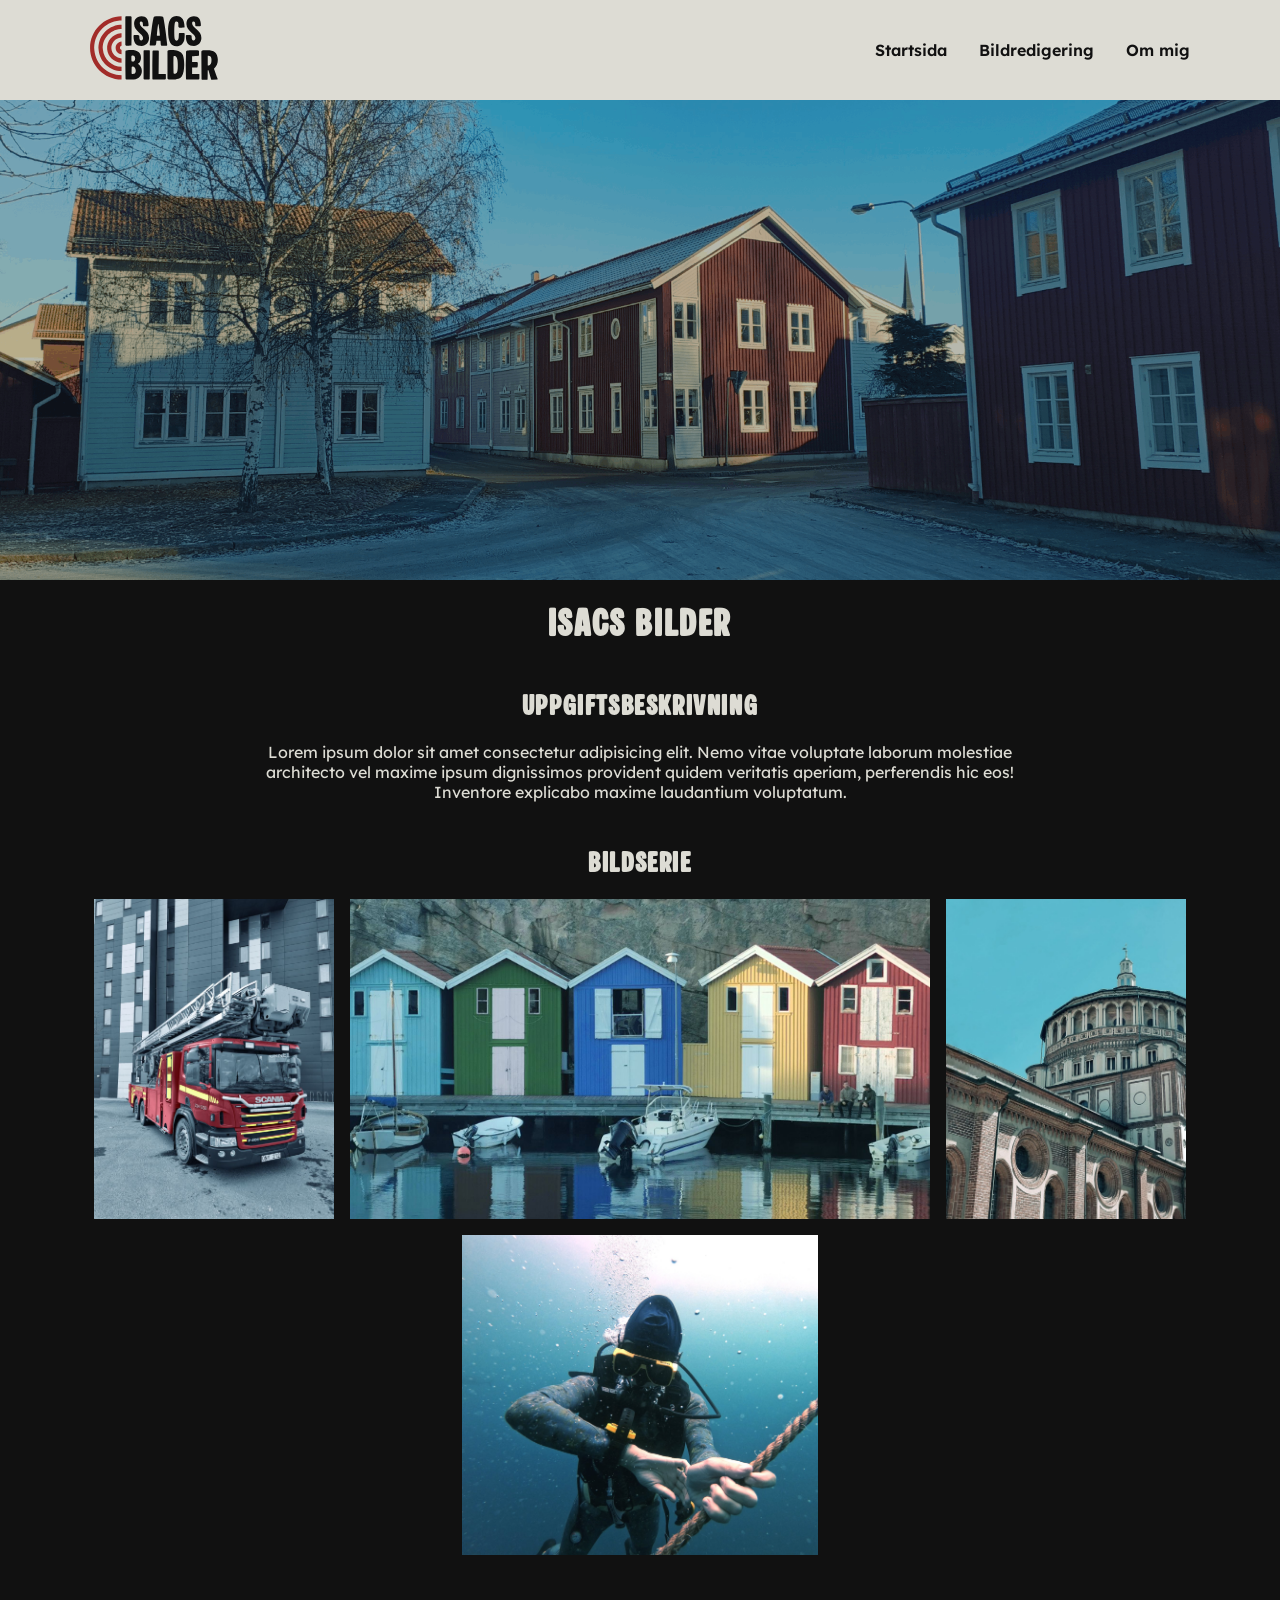
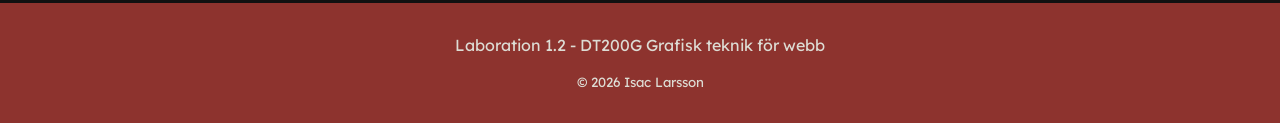
==== index.html @ 44668ef5 "Bytte ut några av bilderna" ====
<!DOCTYPE html>
<html lang="sv">

<head>
    <meta charset="UTF-8">
    <meta name="viewport" content="width=device-width, initial-scale=1.0">
    <title>Isacs bilder</title>

    <!-- Typsnitt -->
    <link rel="preconnect" href="https://fonts.googleapis.com">
    <link rel="preconnect" href="https://fonts.gstatic.com" crossorigin>
    <link href="https://fonts.googleapis.com/css2?family=Lexend:wght@100..900&display=swap" rel="stylesheet">

    <!-- CSS -->
    <link rel="stylesheet" href="css/style.css">
</head>

<body>
    <!-- Sidhuvud med navigation -->
    <header>

        <!-- Logga och menyknapp -->
        <div class="logo-button-container">
            <a class="logo-link" href="index.html"><img class="logo" src="images/logo.svg"
                    alt="Isacs bilder. Leder till startsidan."></a>
            <button id="menu-button"><img class="menu-icon" src="images/menu.svg" alt="Öppna meny"></button>
        </div>

        <!--  Navigationsmeny -->
        <nav class="open">
            <ul>
                <li><a href="index.html">Startsida</a></li>
                <li><a href="image-editing.html">Bildredigering</a></li>
                <li><a href="about.html">Om mig</a></li>
            </ul>
        </nav>
    </header>

    <!--  Huvudinnehåll -->
    <main>
        <img class="hero-image" src="images/header.png"
            alt="Röda, rosa och ljusblåa trähus med vita detaljer vid en vägkorsning. Marken och hustaken är täckta av frost.">

        <h1>Isacs bilder</h1>

        <!--  Uppgiftsbeskrivning -->
        <section>
            <h2>Uppgiftsbeskrivning</h2>
            <p>Lorem ipsum dolor sit amet consectetur adipisicing elit. Nemo vitae voluptate laborum molestiae
                architecto
                vel maxime ipsum dignissimos provident quidem veritatis aperiam, perferendis hic eos! Inventore
                explicabo
                maxime laudantium voluptatum.</p>
        </section>

        <!--  Bildserie -->
        <section>
            <h2>Bildserie</h2>
            <div class="images-container">
                <img src="images/bilserie020.jpg"
                    alt="En röd brandbil med gula detaljer framför ett lägenhetshus. Fotot är svartvitt men branbilen är färglagd.">
                <img src="images/bilserie018.jpg"
                    alt="Fem färgglada hus på smögenbryggan. Framför husen syns vatten och fyra stycken mindre båtar.">
                <img src="images/bilserie014.jpg" alt="Kupolen på kyrkan Santa Maria delle Grazie mot en blå himmel. ">
                <img src="images/bilserie008.jpg"
                    alt="En dykare iklädd grå våtdräkt och gult cyklop hållandes i ett rep under vattnet.">
            </div>
        </section>
    </main>

    <!--  Sidfot -->
    <footer>
        <p>Laboration 1.2 - DT200G Grafisk teknik för webb</p>
        <small>© 2026 Isac Larsson</small>
    </footer>
</body>

</html>
---- css/style.css ----
/* Hämtar nedladdade typsnitt */
@font-face {
	font-family: "barberChop";
	src: url("../assets/BarberChop.otf");
}

/* ================================= GLOBALT ================================= */

/* Variabler */
:root {
	/* Färger */
	--color-1: #dddcd4;
	--color-2: #111111;
	--color-3: #8d332e;
	--color-4: #973833;

	/* Spacing */
	--spacing-edge: 7vw; /* Utrymme mellan sidans kant och närmsta element */
}

* {
	box-sizing: border-box;
}

body {
	font-family: "Lexend", sans-serif;
	padding: 0;
	margin: 0;
	text-align: center;
	background-color: var(--color-2);
	color: var(--color-1);
}

h1,
h2,
h3 {
	font-family: "barberChop", sans-serif;
	letter-spacing: 0.1rem; /* Mer luft mellan bokstäver */
}

img {
	max-width: 100%;
}

/* ================================= HEADER ================================= */

header {
	background-color: var(--color-1);
}

/* Container för logga och menyknapp på mobil */
header .logo-button-container {
	padding: 1rem var(--spacing-edge);
	display: flex;
	justify-content: space-between;
	align-items: center;
}

/* Länk på logga */
header .logo-link {
	width: 30%;
}

/* Knapp för mobilmeny */
header button {
	border: none;
	padding: 0;
	height: 10%;
	width: 10%;
	background-color: transparent;
}

header button img {
	width: 100%;
}

header nav {
	display: none; /* Dölj mobilmeny som standard*/
}

header nav.open {
	display: block; /* Visa mobilmeny */
}

header ul {
	list-style-type: none;
	padding: 0;
	margin: 0;
}

header li {
	padding: 1rem 0;
	border-top: 1px solid var(--color-4);
	background-color: var(--color-3);
}

header li a {
	color: var(--color-1);
	text-decoration: none;
	font-weight: 600;
}

/* ================================= MAIN ================================= */

main > *:not(.hero-image) {
	padding: 0 var(--spacing-edge); /* Padding på allt utom hero */
}

main p {
	max-width: 50rem;
	margin: 0 auto;
}

/* ----------------- MAIN - STARTSIDA ----------------- */

.hero-image {
	opacity: 0.7;
	object-fit: cover;
	width: 100%;
	max-height: 30rem;
}

main section {
	margin: 3rem 0;
}

/* Container för bilder på startsidan */
.images-container {
	display: flex;
	flex-direction: column;
	gap: 1rem;
}

/* ================================= FOOTER ================================= */

footer {
	background-color: var(--color-3);
	padding: 1rem var(--spacing-edge) 2rem;
	color: var(--color-1);
	margin-top: 2rem;
}

/* ================================= MEDIA QUERIES ================================= */

/* Skärmar större än 600px */
@media (min-width: 600px) {
	header {
		display: flex;
		justify-content: space-between;
		align-items: center;
		padding: 1rem var(--spacing-edge);
	}

	/* Knappen försvinner så endast loggan är kvar i containern */
	header .logo-button-container {
		width: 8rem;
		padding: 0;
		display: block;
	}

	header button {
		display: none; /* Dölj menyknapp */
	}

	header nav {
		display: block; /* Visa navigeringen som standard */
	}

	header ul {
		display: flex;
		gap: 2rem;
	}

	header li {
		background-color: transparent;
		border-top: none;
	}

	header li a {
		color: var(--color-2);
	}

	header li a:hover {
		color: var(--color-3);
	}

	/* ----------------- MAIN - STARTSIDA ----------------- */

	/* Container för bilder på startsidan */
	.images-container {
		flex-direction: row;
		flex-wrap: wrap;
		justify-content: center;
	}

	.images-container img {
		height: 20rem;
	}
}
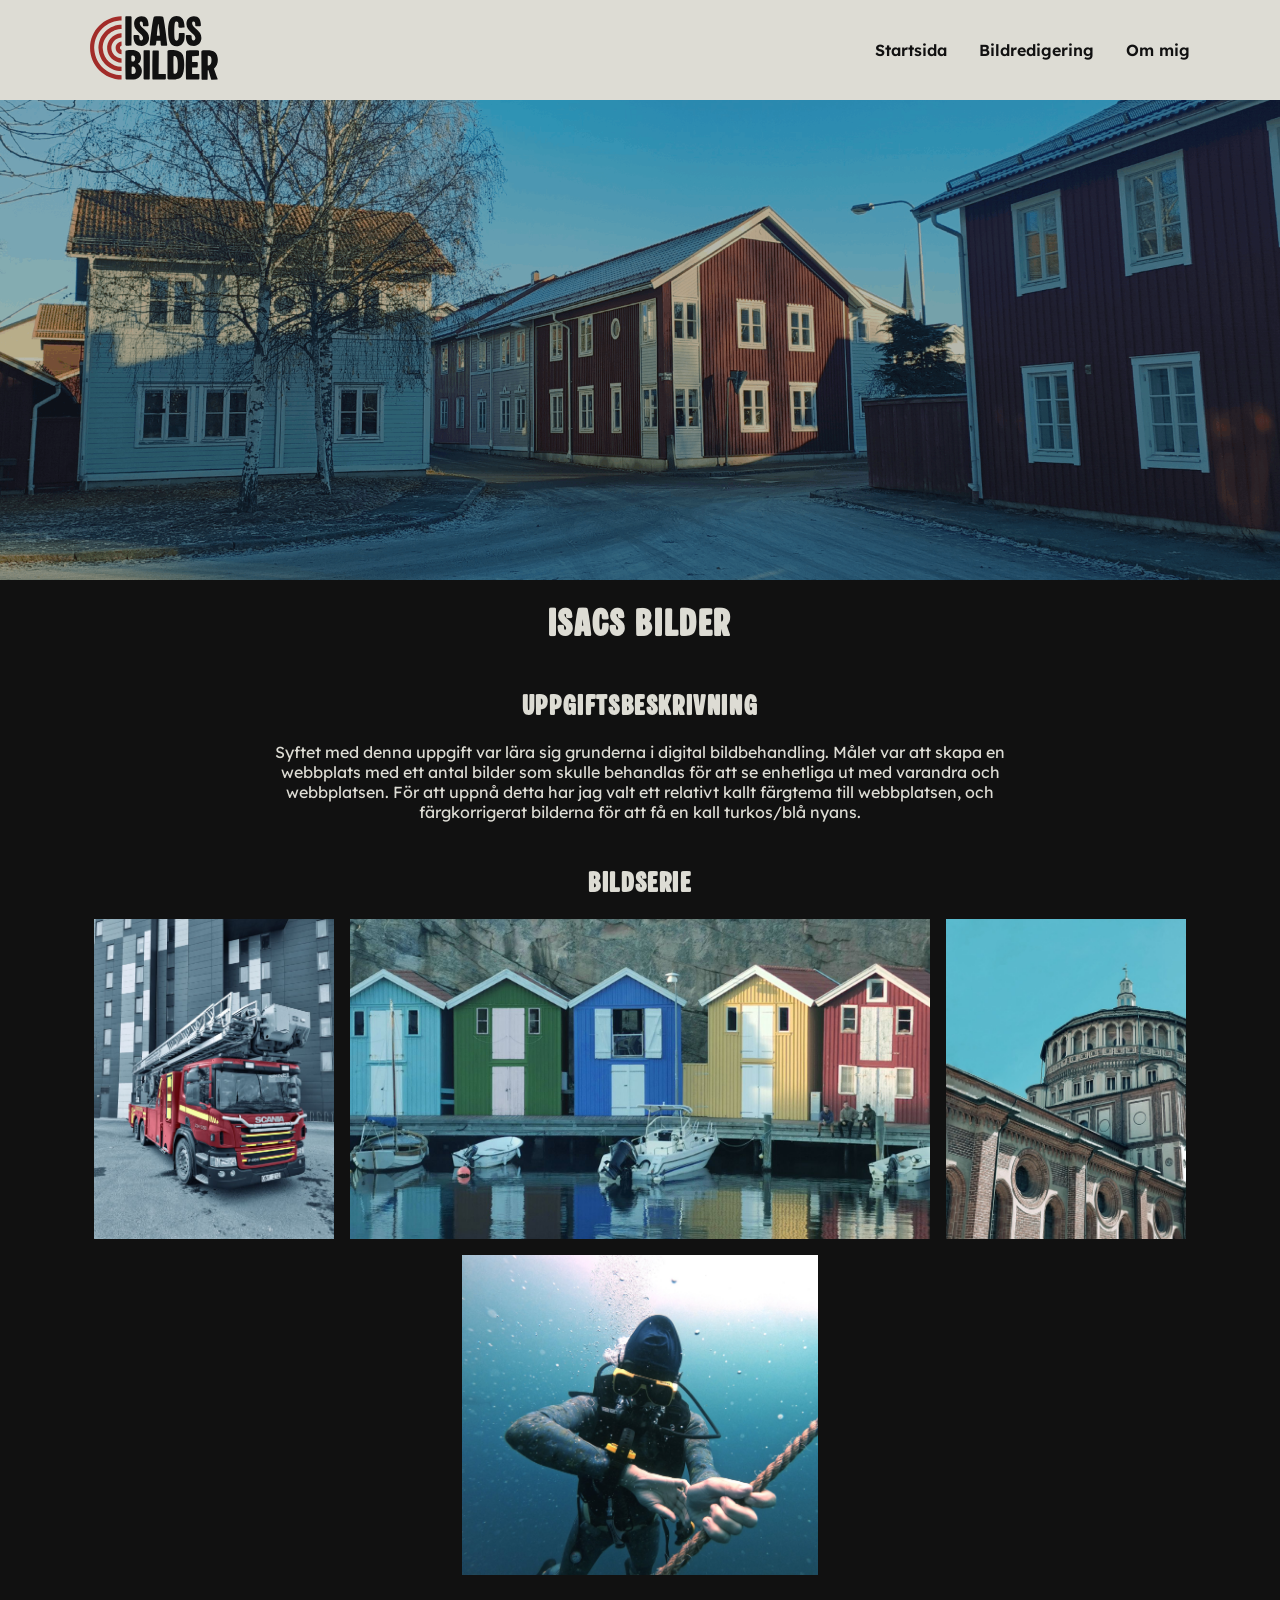
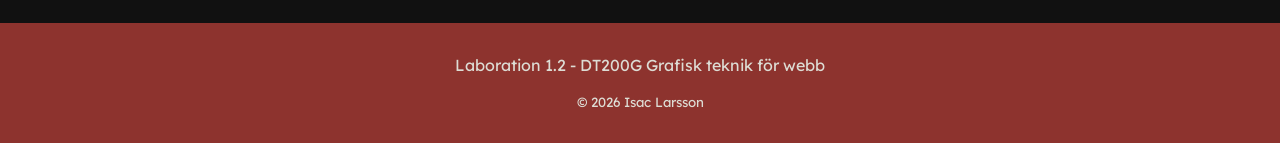
==== commit 0a7511b6: "Skrev uppgiftsbeskrivning" ====
--- a/index.html
+++ b/index.html
@@ -46,11 +46,10 @@
         <!--  Uppgiftsbeskrivning -->
         <section>
             <h2>Uppgiftsbeskrivning</h2>
-            <p>Lorem ipsum dolor sit amet consectetur adipisicing elit. Nemo vitae voluptate laborum molestiae
-                architecto
-                vel maxime ipsum dignissimos provident quidem veritatis aperiam, perferendis hic eos! Inventore
-                explicabo
-                maxime laudantium voluptatum.</p>
+            <p>Syftet med denna uppgift var lära sig grunderna i digital bildbehandling. Målet var att
+                skapa en webbplats med ett antal bilder som skulle behandlas för att se
+                enhetliga ut med varandra och webbplatsen. För att uppnå detta har jag valt ett relativt kallt färgtema till
+                webbplatsen, och färgkorrigerat bilderna för att få en kall turkos/blå nyans. </p>
         </section>
 
         <!--  Bildserie -->
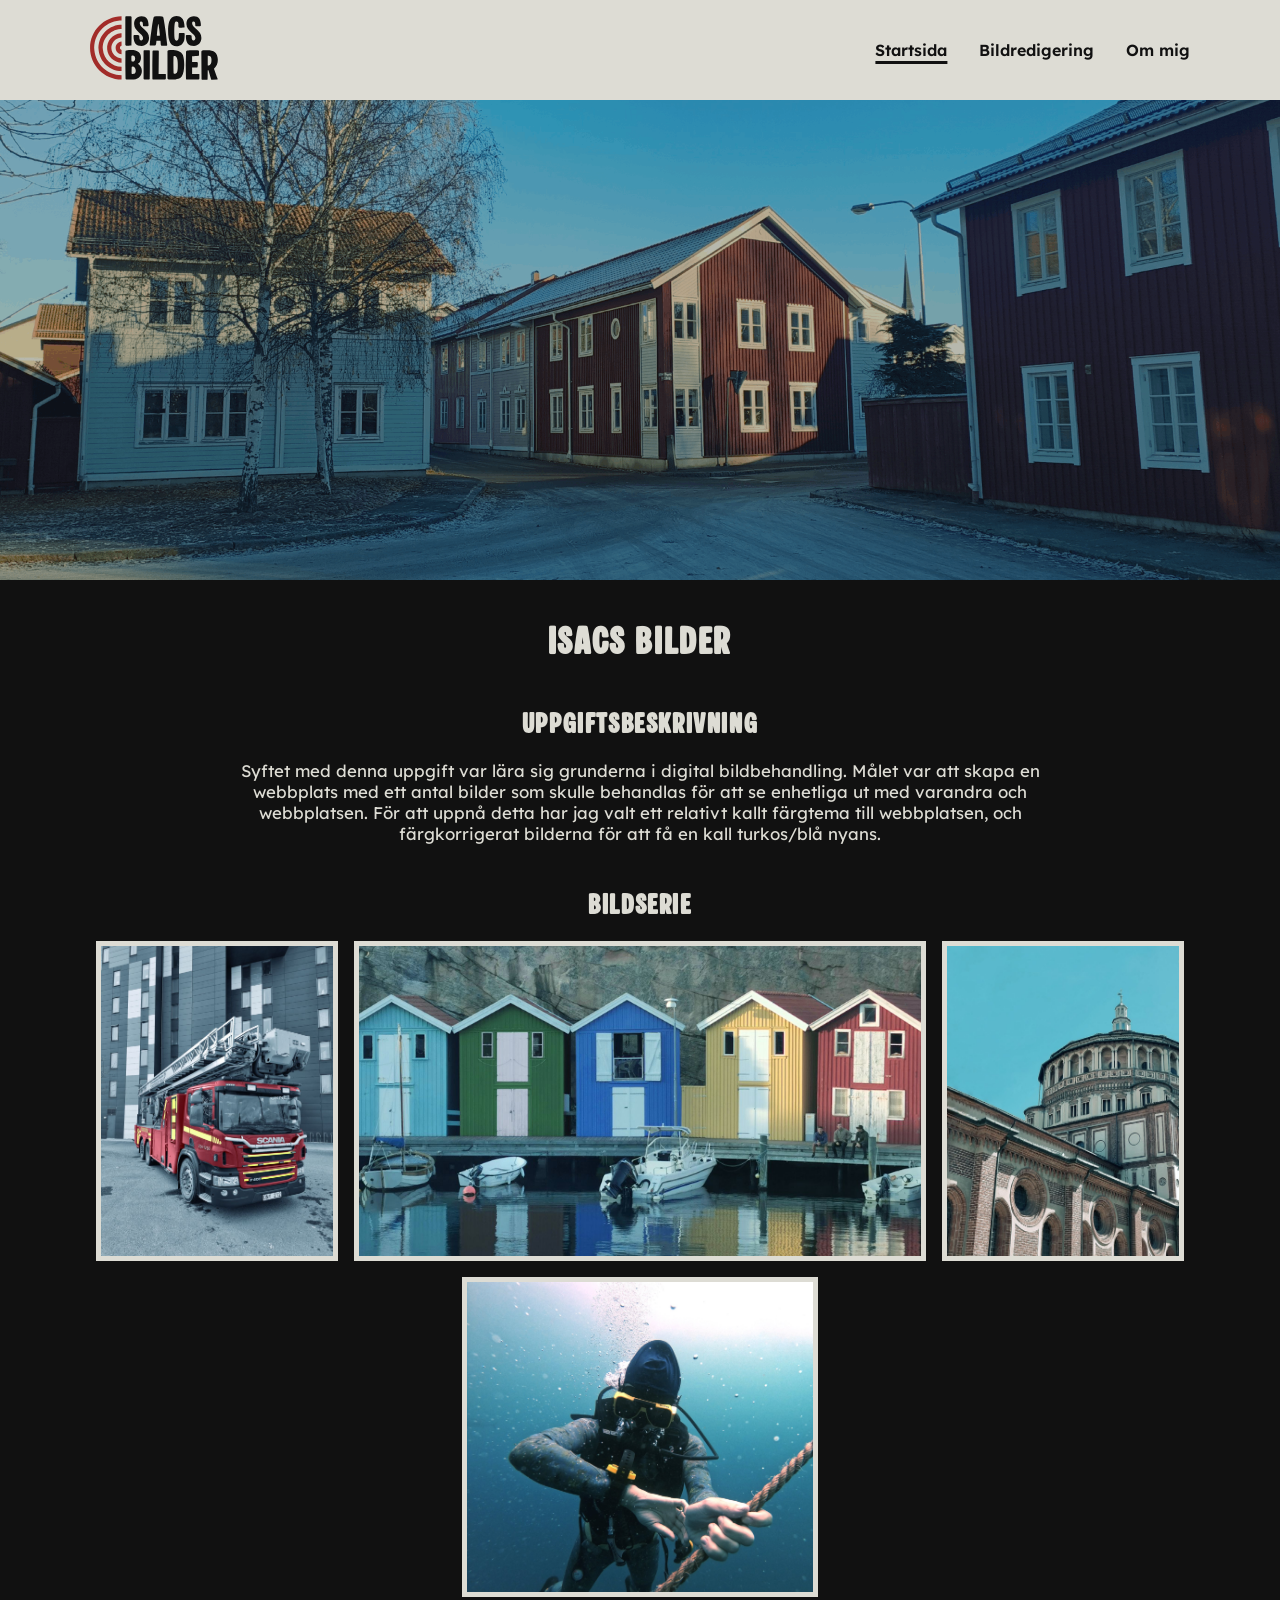
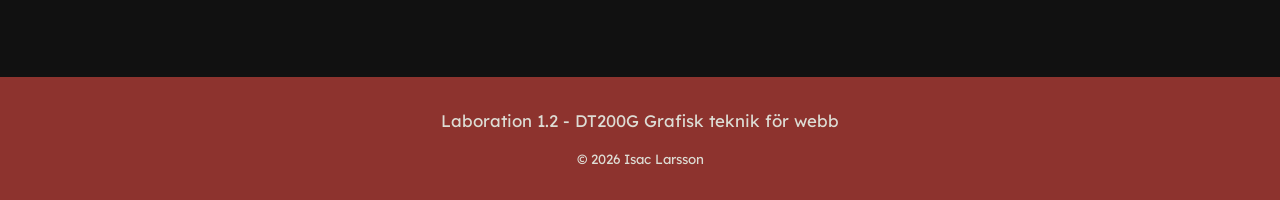
==== commit 2ed2ef00: "Lade till linje under länken till den nuvarande sidan i menyn" ====
--- a/index.html
+++ b/index.html
@@ -6,6 +6,10 @@
     <meta name="viewport" content="width=device-width, initial-scale=1.0">
     <title>Isacs bilder</title>
 
+    <!-- Favicon -->
+    <link rel="icon" type="image/x-icon" href="images/favicon.ico">
+    <link rel="icon" type="image/png" sizes="32x32" href="images/favicon.png">
+
     <!-- Typsnitt -->
     <link rel="preconnect" href="https://fonts.googleapis.com">
     <link rel="preconnect" href="https://fonts.gstatic.com" crossorigin>
@@ -13,6 +17,9 @@
 
     <!-- CSS -->
     <link rel="stylesheet" href="css/style.css">
+
+    <!-- JavaScript -->
+    <script src="js/main.js" defer></script>
 </head>
 
 <body>
@@ -27,9 +34,9 @@
         </div>
 
         <!--  Navigationsmeny -->
-        <nav class="open">
+        <nav id="menu">
             <ul>
-                <li><a href="index.html">Startsida</a></li>
+                <li class="current"><a href="index.html">Startsida</a></li>
                 <li><a href="image-editing.html">Bildredigering</a></li>
                 <li><a href="about.html">Om mig</a></li>
             </ul>
@@ -48,7 +55,8 @@
             <h2>Uppgiftsbeskrivning</h2>
             <p>Syftet med denna uppgift var lära sig grunderna i digital bildbehandling. Målet var att
                 skapa en webbplats med ett antal bilder som skulle behandlas för att se
-                enhetliga ut med varandra och webbplatsen. För att uppnå detta har jag valt ett relativt kallt färgtema till
+                enhetliga ut med varandra och webbplatsen. För att uppnå detta har jag valt ett relativt kallt färgtema
+                till
                 webbplatsen, och färgkorrigerat bilderna för att få en kall turkos/blå nyans. </p>
         </section>
 
--- a/css/style.css
+++ b/css/style.css
@@ -13,6 +13,7 @@
 	--color-2: #111111;
 	--color-3: #8d332e;
 	--color-4: #973833;
+	--color-5: #7a2d29;
 
 	/* Spacing */
 	--spacing-edge: 7vw; /* Utrymme mellan sidans kant och närmsta element */
@@ -29,6 +30,12 @@
 	text-align: center;
 	background-color: var(--color-2);
 	color: var(--color-1);
+	word-wrap: break-word; /* Gör att långa ord kan brytas på små skärmar */
+
+	/* Gör tillsammans med main{flex: 1} att footer alltid hamnar längst ner på sidan */
+	min-height: 100vh;
+	display: flex;
+	flex-direction: column;
 }
 
 h1,
@@ -36,6 +43,14 @@
 h3 {
 	font-family: "barberChop", sans-serif;
 	letter-spacing: 0.1rem; /* Mer luft mellan bokstäver */
+}
+
+h1 {
+	margin: 2.5rem 0;
+}
+
+p {
+	font-size: 1.05rem;
 }
 
 img {
@@ -89,7 +104,6 @@
 }
 
 header li {
-	padding: 1rem 0;
 	border-top: 1px solid var(--color-4);
 	background-color: var(--color-3);
 }
@@ -98,9 +112,19 @@
 	color: var(--color-1);
 	text-decoration: none;
 	font-weight: 600;
+	display: block;
+	padding: 1.2rem 0;
+}
+
+header li.current {
+	background-color: var(--color-5);
 }
 
 /* ================================= MAIN ================================= */
+
+main {
+	flex: 1;
+}
 
 main > *:not(.hero-image) {
 	padding: 0 var(--spacing-edge); /* Padding på allt utom hero */
@@ -129,6 +153,22 @@
 	display: flex;
 	flex-direction: column;
 	gap: 1rem;
+}
+
+.images-container img {
+	border: 5px solid var(--color-1);
+}
+
+/* ----------------- MAIN - OM MIG ----------------- */
+
+.portrait-image {
+	max-height: 20rem;
+	margin: 3rem 0;
+	padding-top: 0.5rem; /* Mellanrum mellan huvud och ram */
+	border: 10px solid var(--color-1);
+	border-radius: 1000px; /* Gör bilden rund */
+	aspect-ratio: 1 / 1; /* Gör att bilden alltid har ratio 1:1 */
+	object-fit: contain;
 }
 
 /* ================================= FOOTER ================================= */
@@ -178,10 +218,22 @@
 
 	header li a {
 		color: var(--color-2);
+		padding: 0;
 	}
 
 	header li a:hover {
 		color: var(--color-3);
+	}
+
+	header li.current {
+		background-color: transparent;
+	}
+
+	/* Linje under den nuvarande sidan i menyn */
+	header li.current > a {
+		text-decoration: underline;
+		text-underline-offset: 5px;
+		text-decoration-thickness: 3px;
 	}
 
 	/* ----------------- MAIN - STARTSIDA ----------------- */
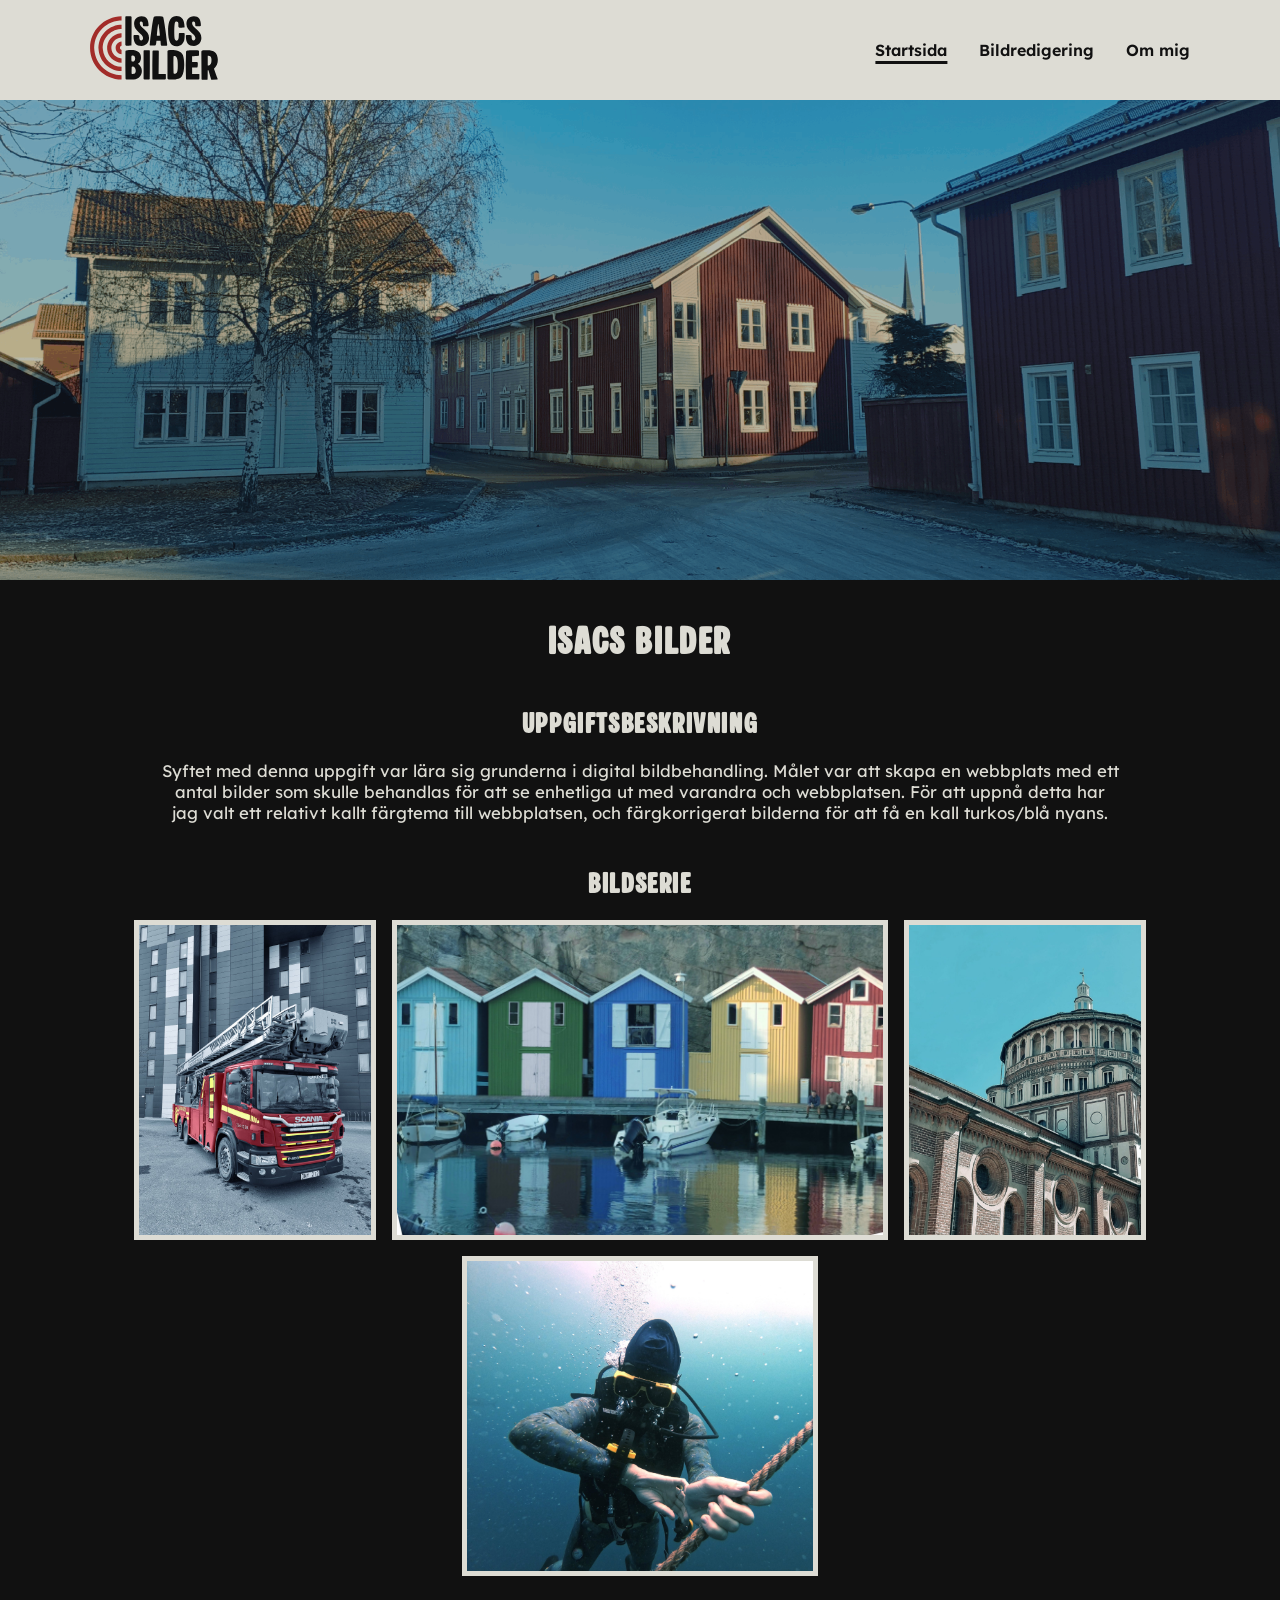
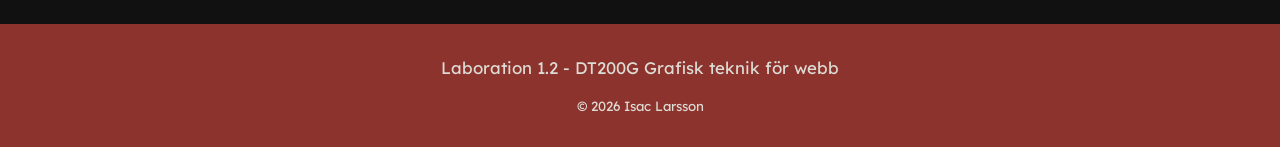
==== commit 4eb84a8d: "Lade till orginalbilder och bytte namn på de redigerade bilderna" ====
--- a/index.html
+++ b/index.html
@@ -64,12 +64,12 @@
         <section>
             <h2>Bildserie</h2>
             <div class="images-container">
-                <img src="images/bilserie020.jpg"
+                <img src="images/bilserie020_edited.jpg"
                     alt="En röd brandbil med gula detaljer framför ett lägenhetshus. Fotot är svartvitt men branbilen är färglagd.">
-                <img src="images/bilserie018.jpg"
+                <img src="images/bilserie018_edited.jpg"
                     alt="Fem färgglada hus på smögenbryggan. Framför husen syns vatten och fyra stycken mindre båtar.">
-                <img src="images/bilserie014.jpg" alt="Kupolen på kyrkan Santa Maria delle Grazie mot en blå himmel. ">
-                <img src="images/bilserie008.jpg"
+                <img src="images/bilserie014_edited.jpg" alt="Kupolen på kyrkan Santa Maria delle Grazie mot en blå himmel. ">
+                <img src="images/bilserie008_edited.jpg"
                     alt="En dykare iklädd grå våtdräkt och gult cyklop hållandes i ett rep under vattnet.">
             </div>
         </section>
--- a/css/style.css
+++ b/css/style.css
@@ -131,7 +131,7 @@
 }
 
 main p {
-	max-width: 50rem;
+	max-width: 60rem;
 	margin: 0 auto;
 }
 
@@ -157,6 +157,32 @@
 
 .images-container img {
 	border: 5px solid var(--color-1);
+}
+
+/* ----------------- MAIN - BILDREDIGERING ----------------- */
+
+.image-edit-container {
+	display: flex;
+	flex-direction: column;
+	gap: 1rem;
+	margin-bottom: 1.5rem;
+}
+
+.image-edit-container figure {
+	margin: 0;
+	background-color: var(--color-1);
+	border: 5px solid var(--color-1);
+}
+
+.image-edit-container figcaption {
+	color: var(--color-2);
+	margin: 0.4rem 0 0.5rem;
+	font-style: italic;
+	font-weight: 300;
+}
+
+.image-edit-container img {
+	width: 100%;
 }
 
 /* ----------------- MAIN - OM MIG ----------------- */
@@ -177,7 +203,6 @@
 	background-color: var(--color-3);
 	padding: 1rem var(--spacing-edge) 2rem;
 	color: var(--color-1);
-	margin-top: 2rem;
 }
 
 /* ================================= MEDIA QUERIES ================================= */
@@ -248,4 +273,16 @@
 	.images-container img {
 		height: 20rem;
 	}
-}
+
+	/* ----------------- MAIN - BILDREDIGERING ----------------- */
+
+	.image-edit-container {
+		flex-direction: row;
+		max-width: 60rem;
+		margin: 0 auto 1.5rem;
+	}
+
+	.image-edit-container figure{
+		flex: 1;
+	}
+}
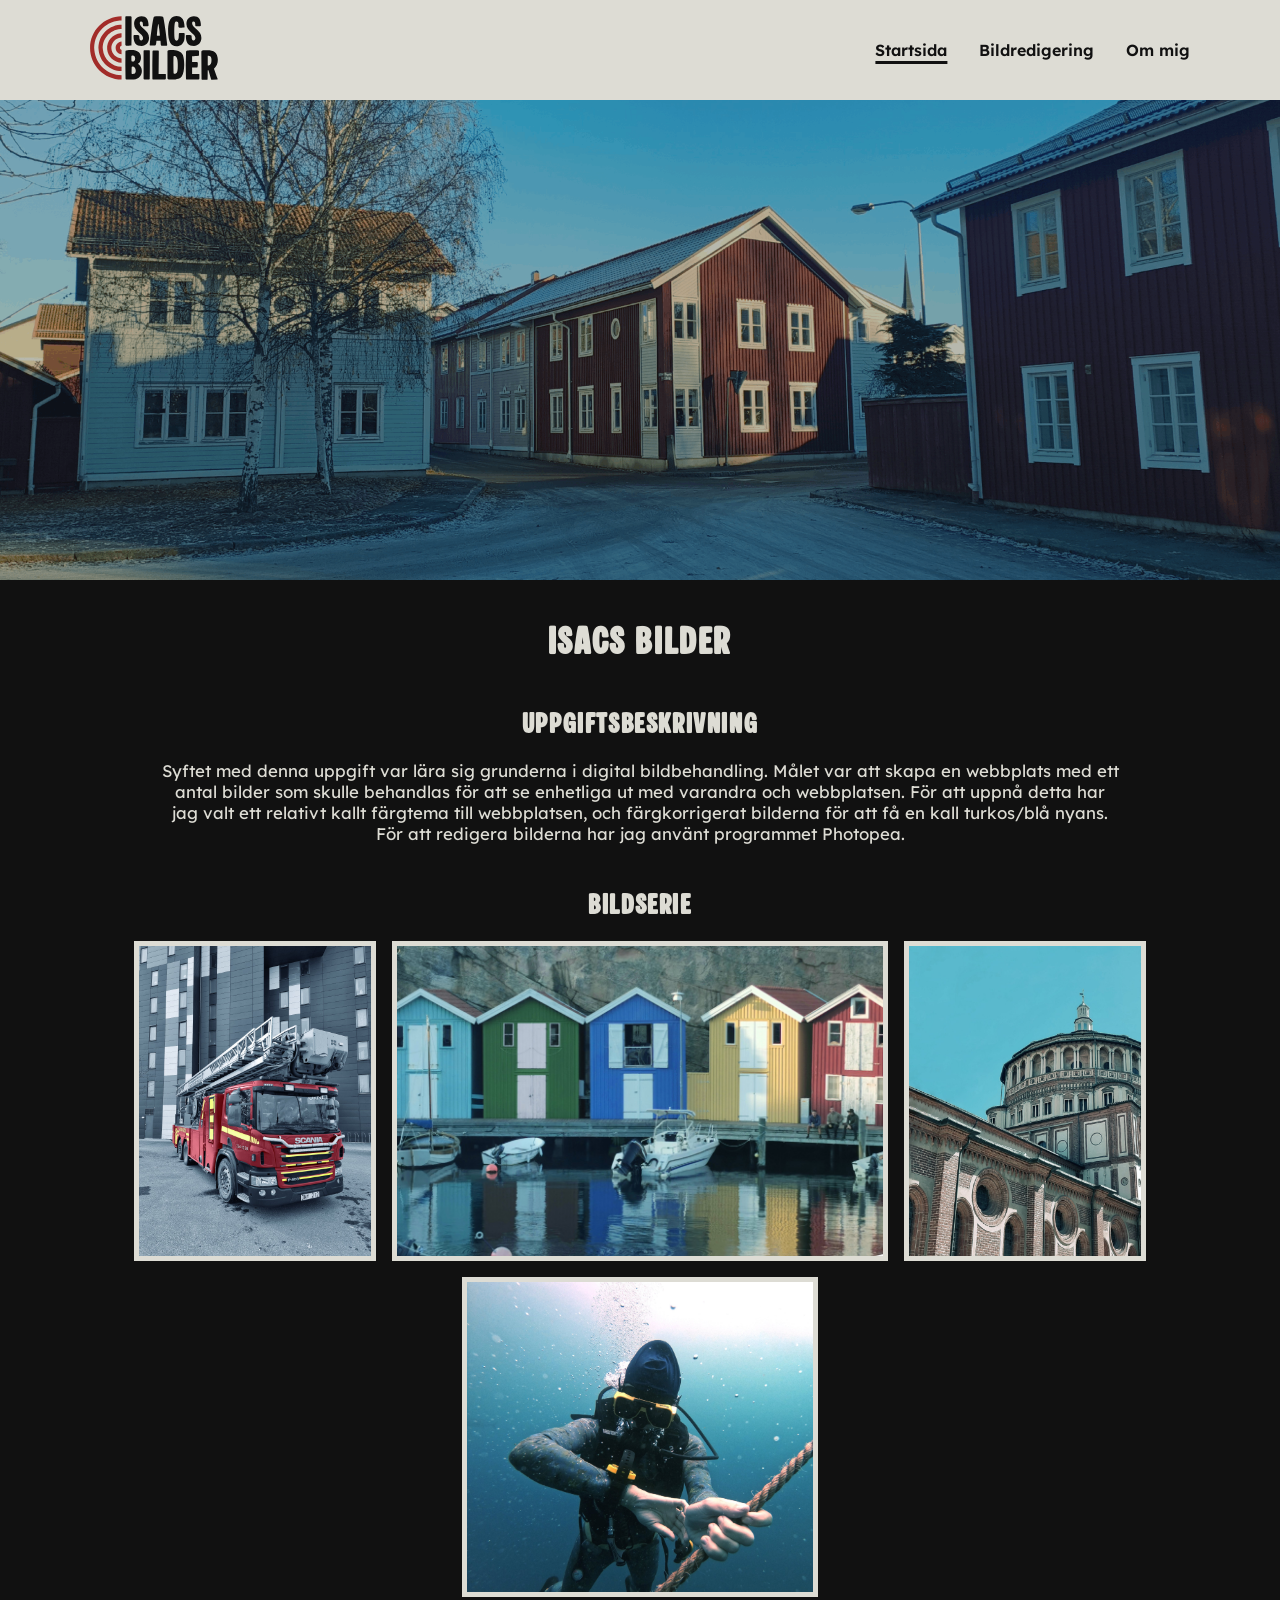
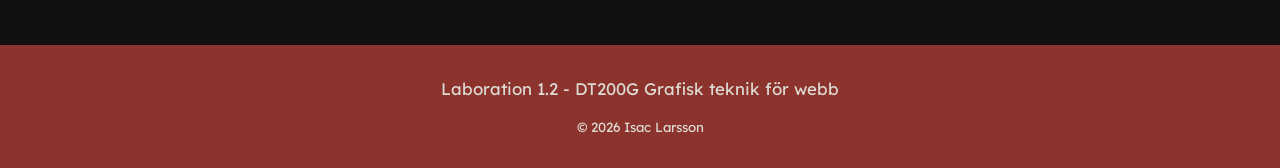
==== commit c272760d: "Ändrade uppgiftsbeskrivningen på startsidan" ====
--- a/index.html
+++ b/index.html
@@ -56,8 +56,9 @@
             <p>Syftet med denna uppgift var lära sig grunderna i digital bildbehandling. Målet var att
                 skapa en webbplats med ett antal bilder som skulle behandlas för att se
                 enhetliga ut med varandra och webbplatsen. För att uppnå detta har jag valt ett relativt kallt färgtema
-                till
-                webbplatsen, och färgkorrigerat bilderna för att få en kall turkos/blå nyans. </p>
+                till webbplatsen, och färgkorrigerat bilderna för att få en kall turkos/blå nyans. 
+                För att redigera bilderna har jag använt programmet Photopea.
+            </p>
         </section>
 
         <!--  Bildserie -->
